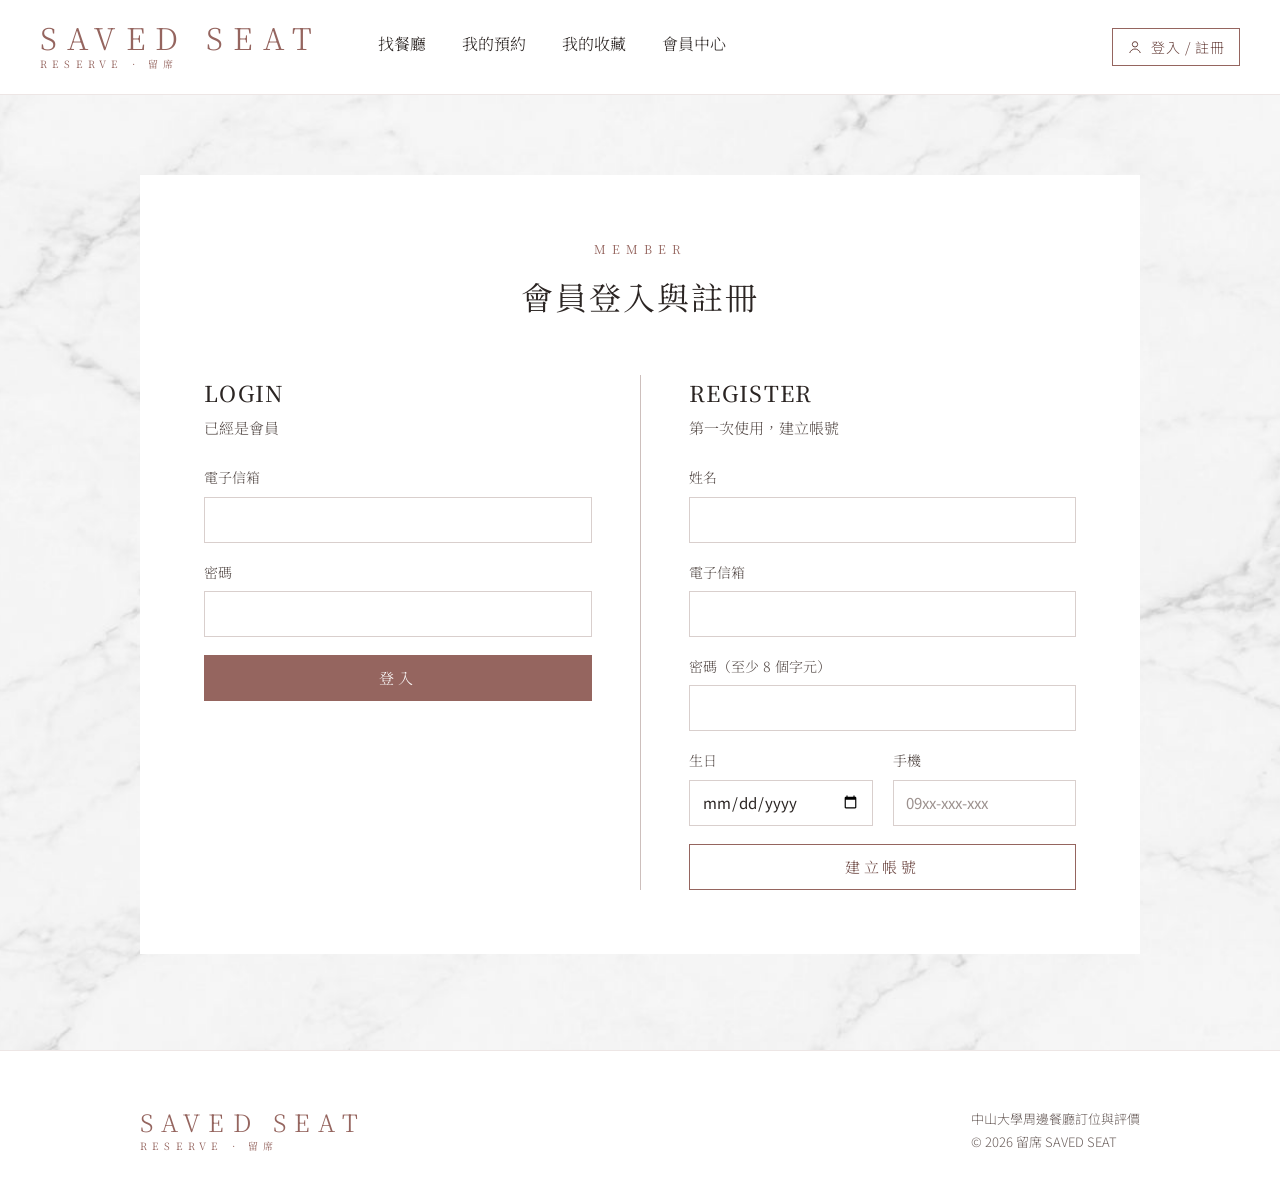
==== docs/admin.html @ 06907ce3 "解析度低的餐廳照片置中顯示，不硬放大 Co-Authored-By: Claude Opus 5.5 <noreply@anthropic.com> Claude-Session: https://c" ====
<!doctype html>
<html lang="zh-Hant" data-auth="admin">
<head>
<meta charset="utf-8">
<meta name="viewport" content="width=device-width, initial-scale=1">
<title>管理後台｜留席 SAVED SEAT</title>
<link rel="preconnect" href="https://fonts.googleapis.com">
<link rel="preconnect" href="https://fonts.gstatic.com" crossorigin>
<link href="https://fonts.googleapis.com/css2?family=Noto+Sans+TC:wght@300;400;500&family=Noto+Serif+TC:wght@300;400;500;600&display=swap" rel="stylesheet">
<link rel="stylesheet" href="assets/css/style.css?v=20261107f">
<script src="assets/js/config.js?v=20261107f"></script>
<style>
  .admin { display: flex; flex-wrap: wrap; flex: 1 1 auto; }
  .admin-nav { flex: 1 1 220px; border-right: 1px solid var(--line); padding: 32px 0; }
  .admin-nav button { width: 100%; text-align: left; min-height: 48px; padding: 0 32px; border: 0; border-left: 2px solid transparent; background: #fff; cursor: pointer; font-size: 15px; color: var(--body); }
  .admin-nav button[aria-current="page"] { border-left-color: var(--rose); background: var(--blush); color: var(--ink); }
  .admin-main { flex: 999 1 640px; min-width: 0; padding: 40px 48px 80px; }
  .kpis { margin: 0; display: grid; grid-template-columns: repeat(auto-fit, minmax(170px, 1fr)); border-bottom: 1px solid var(--line); }
  .kpis > div { padding: 26px 22px 26px 0; display: flex; flex-direction: column; gap: 6px; }
  .kpis > div + div { padding-left: 22px; border-left: 1px solid var(--line); }
  .kpis dt { font-family: var(--sans); font-size: 13px; color: var(--muted); }
  .kpis dd { margin: 0; font-size: 36px; line-height: 1.1; }
  .kpis dd.small { font-size: 13px; line-height: 1.6; }
  .panel { padding: 32px 0; border-bottom: 1px solid var(--line); }
  .panel h2 { margin: 0 0 4px; font-size: 18px; font-weight: 500; }
  .grid2 { display: grid; grid-template-columns: repeat(auto-fit, minmax(300px, 1fr)); gap: 0 48px; }
  @media (max-width: 720px) { .admin-nav { border-right: 0; border-bottom: 1px solid var(--line); padding: 8px 0; } .admin-main { padding: 28px 20px 64px; } }
</style>
</head>
<body class="page">
<div class="admin">
  <nav class="admin-nav" aria-label="後台選單" id="admin-nav">
    <button type="button" data-view="stats" aria-current="page">總覽與統計</button>
    <button type="button" data-view="restaurants">餐廳與招牌菜</button>
    <button type="button" data-view="reservations">預約管理</button>
    <button type="button" data-view="tags">標籤管理</button>
    <button type="button" data-view="reviews">評論管理</button>
    <button type="button" data-view="members">會員管理</button>
  </nav>
  <main class="admin-main" id="view"><p class="loading">載入中…</p></main>
</div>

<dialog id="rest-dialog" aria-labelledby="rest-h" style="max-width:720px">
  <h2 id="rest-h" style="margin:0 0 18px;font-size:20px;font-weight:500">新增餐廳</h2>
  <form id="rest-form" class="form" method="dialog">
    <label class="field">餐廳名稱<input name="rName" required maxlength="255"></label>
    <label class="field">地址<input name="address"></label>
    <div class="row">
      <label class="field">價位<select name="priceRange"><option value="1">$ 平價</option><option value="2">$$ 中價位</option><option value="3">$$$ 高價位</option></select></label>
      <label class="field">Google 評分<input name="google_rate" type="number" step="0.1" min="0" max="5"></label>
      <label class="field">Google 評分數<input name="google_num" type="number" min="0"></label>
    </div>
    <div class="row">
      <label class="check" style="flex:1 1 160px"><input type="checkbox" name="acceptRes">接受線上預約</label>
      <label class="field">總座位數<input name="capacity" type="number" min="1"></label>
      <label class="field">單筆人數上限<input name="maxPartySize" type="number" min="1" value="4"></label>
    </div>
    <div class="field">餐廳照片（選填）
      <input type="hidden" name="picture">
      <div style="display:flex;gap:16px;align-items:center;flex-wrap:wrap">
        <img id="pic-preview" alt="" hidden style="width:120px;height:80px;object-fit:cover;border:1px solid var(--line)">
        <label class="btn btn-quiet" style="cursor:pointer">選擇圖片<input type="file" id="pic-file" accept="image/*" hidden></label>
        <button type="button" class="link-btn quiet" id="pic-clear" hidden>移除圖片</button>
      </div>
    </div>
    <fieldset style="border:0;padding:0;margin:0"><legend style="font-size:14px;color:var(--muted);margin-bottom:8px">標籤</legend>
      <input type="search" id="tag-filter" placeholder="篩選標籤" style="margin-bottom:10px">
      <div id="tag-picks" style="display:flex;flex-wrap:wrap;gap:8px;max-height:180px;overflow:auto"></div>
    </fieldset>
    <p class="msg err" id="rest-msg" hidden></p>
    <div class="row" style="justify-content:flex-end">
      <button type="button" class="btn btn-quiet" data-close>取消</button>
      <button type="submit" class="btn">儲存</button>
    </div>
  </form>
</dialog>

<dialog id="menu-dialog" aria-labelledby="menu-h" style="max-width:720px">
  <h2 id="menu-h" style="margin:0 0 4px;font-size:20px;font-weight:500">招牌菜</h2>
  <p class="small" id="menu-sub" style="margin:0 0 18px"></p>
  <div class="table-box"><table class="data"><thead><tr><th>菜名</th><th>價格</th><th>描述</th><th></th></tr></thead><tbody id="menu-rows"></tbody></table></div>
  <form id="menu-form" class="form" style="margin-top:20px">
    <div class="row">
      <label class="field" style="flex:2 1 200px">菜名<input name="menuName" required maxlength="255"></label>
      <label class="field">價格<input name="price" type="number" min="0"></label>
    </div>
    <label class="field">描述<input name="description"></label>
    <p class="msg err" id="menu-msg" hidden></p>
    <div class="row" style="justify-content:flex-end">
      <button type="button" class="btn btn-quiet" data-close>關閉</button>
      <button type="submit" class="btn" id="menu-submit">新增招牌菜</button>
    </div>
  </form>
</dialog>

<script type="module" src="assets/js/pages/admin.js?v=20261107f"></script>
</body>
</html>
---- docs/assets/css/style.css ----
/* 留席 SAVED SEAT — 共用樣式（參考 Domani：白底、細明朝字、玫瑰褐細線） */
:root {
  --ink: #2B2523;
  --body: #3F3734;
  --muted: #5A504D;
  --faint: #6B5F5C;
  --rose: #95655F;
  --rose-dark: #6B4540;
  --rose-soft: #B58C86;
  --blush: #F4EFEF;
  --line: #EDE6E5;
  --line-strong: #CDBFBC;
  --field: #D9CFCD;
  --ok: #3E6B4F;
  --err: #A3372D;
  --serif: "Noto Serif TC", serif;
  --sans: "Noto Sans TC", sans-serif;
}

* { box-sizing: border-box; }
html { -webkit-text-size-adjust: 100%; }
body { margin: 0; background: #fff; color: var(--ink); font-family: var(--serif); font-weight: 300; line-height: 1.6; }
a { color: var(--ink); text-decoration: none; }
a:hover { color: var(--rose); }
img { max-width: 100%; display: block; }
button, input, select, textarea { font: inherit; color: inherit; }
input, select, textarea {
  border: 1px solid var(--field); background: #fff; padding: 11px 12px; border-radius: 0;
  font-family: var(--sans); font-size: 15px; font-weight: 400; color: var(--ink); width: 100%;
}
input[type="checkbox"] { width: 18px; height: 18px; padding: 0; accent-color: var(--rose); }
input[readonly] { background: #FAF8F8; color: var(--faint); }
input:focus, select:focus, textarea:focus { outline: 2px solid var(--rose); outline-offset: 1px; }
button:focus-visible, a:focus-visible { outline: 2px solid var(--rose); outline-offset: 3px; }
[hidden] { display: none !important; }

.wrap { max-width: 1080px; margin: 0 auto; padding: 0 40px; }
.wrap-wide { max-width: 1320px; margin: 0 auto; padding: 0 40px; }
@media (max-width: 640px) { .wrap, .wrap-wide { padding: 0 20px; } }

.marble { background: #F6F4F3 url(../img/marble.jpg) center / cover no-repeat; }

/* ---------- Header ---------- */
.site-header { border-bottom: 1px solid var(--line); background: #fff; }
.site-header .wrap-wide { display: flex; flex-wrap: wrap; align-items: center; gap: 18px 56px; padding-top: 22px; padding-bottom: 22px; }
.logo { display: flex; flex-direction: column; gap: 4px; color: var(--rose); }
.logo:hover { color: var(--rose-dark); }
.logo .l1 { font-size: 30px; line-height: 1; letter-spacing: .34em; font-weight: 300; }
.logo .l2 { font-size: 10px; letter-spacing: .52em; font-weight: 400; }
.main-nav { display: flex; flex-wrap: wrap; gap: 8px 36px; flex: 1 1 auto; font-size: 16px; }
.main-nav a { padding-bottom: 5px; border-bottom: 2px solid transparent; }
.main-nav a[aria-current="page"] { border-bottom-color: var(--rose); }
.header-actions { display: flex; flex-wrap: wrap; gap: 10px; align-items: center; }

/* ---------- Buttons ---------- */
.btn { display: inline-flex; align-items: center; justify-content: center; gap: 8px; min-height: 46px; padding: 0 26px;
  border: 1px solid var(--rose); background: var(--rose); color: #fff; letter-spacing: .14em; cursor: pointer; font-size: 15px; }
.btn:hover { background: var(--rose-dark); border-color: var(--rose-dark); color: #fff; }
.btn-outline { background: #fff; color: var(--rose-dark); }
.btn-outline:hover { background: var(--blush); color: var(--rose-dark); }
.btn-quiet { background: #fff; color: var(--body); border-color: var(--field); }
.btn-quiet:hover { background: #FAF8F8; color: var(--ink); border-color: var(--field); }
.btn-dark { background: var(--ink); border-color: var(--ink); }
.btn-sm { min-height: 38px; padding: 0 14px; font-size: 14px; letter-spacing: .06em; font-family: var(--sans); }
.btn:disabled { opacity: .5; cursor: not-allowed; }
.link-btn { background: none; border: 0; padding: 10px 0; color: var(--rose-dark); border-bottom: 1px solid var(--rose); cursor: pointer;
  font-family: var(--sans); font-size: 14px; }
.link-btn.quiet { color: var(--faint); border-bottom-color: transparent; }
.link-btn.quiet:hover { color: var(--err); }

/* ---------- Typography helpers ---------- */
.eyebrow { margin: 0; font-size: 12px; letter-spacing: .5em; color: var(--rose); font-weight: 400; }
.page-title { margin: 12px 0 0; font-size: 32px; font-weight: 400; letter-spacing: .06em; line-height: 1.4; }
.sec-head { display: flex; flex-wrap: wrap; align-items: baseline; justify-content: space-between; gap: 10px 24px;
  padding-bottom: 18px; border-bottom: 1px solid var(--ink); margin-bottom: 8px; }
.sec-head h2 { margin: 0; font-size: 24px; font-weight: 500; letter-spacing: .06em; }
.sec-head .sub { font-size: 16px; color: var(--faint); margin-left: 14px; }
.sec-head .meta { font-family: var(--sans); font-size: 14px; color: var(--faint); }
.h-col { margin: 0 0 6px; font-size: 22px; font-weight: 500; letter-spacing: .06em; }
.h-col-sub { margin: 0 0 26px; font-size: 15px; color: var(--muted); }
.small { font-family: var(--sans); font-size: 13px; color: var(--faint); }
.muted { color: var(--muted); }

/* ---------- Layout: two columns with a vertical rule ---------- */
.cols { display: flex; flex-wrap: wrap; }
.cols > .col { flex: 1 1 360px; min-width: 0; }
.cols > .col:first-child { padding-right: 48px; }
.cols > .col + .col { padding-left: 48px; border-left: 1px solid var(--line-strong); }
.cols > .col.wide { flex: 2 1 460px; }
@media (max-width: 820px) {
  .cols > .col:first-child { padding-right: 0; padding-bottom: 36px; }
  .cols > .col + .col { padding-left: 0; border-left: 0; border-top: 1px solid var(--line-strong); padding-top: 36px; }
}

/* ---------- Lists ---------- */
.bullets { margin: 0; padding: 0; list-style: none; display: flex; flex-direction: column; gap: 14px; font-size: 16px; line-height: 1.7; }
.bullets li { display: flex; gap: 12px; align-items: baseline; }
.bullets li::before { content: ""; width: 7px; height: 7px; background: var(--rose); flex: 0 0 auto; transform: translateY(-2px); }
.chip { display: inline-block; font-family: var(--sans); font-size: 13px; color: var(--rose-dark); border: 1px solid #E2D4D1; padding: 3px 9px; }
.chips { display: flex; flex-wrap: wrap; gap: 6px 8px; }
.tag-btn { font-family: var(--sans); font-size: 14px; min-height: 40px; padding: 0 16px; cursor: pointer;
  border: 1px solid var(--field); background: #fff; color: var(--body); }
.tag-btn[aria-pressed="true"] { border-color: var(--rose); background: var(--blush); color: var(--rose-dark); }

/* ---------- Forms ---------- */
.form { display: flex; flex-direction: column; gap: 18px; }
.field { display: flex; flex-direction: column; gap: 8px; font-size: 14px; color: var(--muted); flex: 1 1 160px; min-width: 0; }
.form > .field, .form > .check { flex: 0 0 auto; }
.row { display: flex; flex-wrap: wrap; gap: 16px 20px; align-items: flex-end; }
.check { display: inline-flex; align-items: center; gap: 10px; font-size: 15px; min-height: 44px; cursor: pointer; }
.msg { margin: 0; font-family: var(--sans); font-size: 13px; display: flex; gap: 8px; align-items: center; }
.msg.err { color: var(--err); }
.msg.ok { color: var(--ok); }

/* ---------- Restaurant rows ---------- */
.rest-list { margin: 0; padding: 0; list-style: none; }
.rest-row { display: flex; flex-wrap: wrap; align-items: center; gap: 14px 32px; padding: 26px 0; border-bottom: 1px solid var(--line); }
.rest-row .no { flex: 0 0 36px; font-size: 14px; color: var(--rose); letter-spacing: .1em; }
.rest-row .name { flex: 1 1 260px; display: flex; flex-direction: column; gap: 6px; min-width: 0; }
.rest-row .name a { font-size: 20px; font-weight: 500; letter-spacing: .03em; }
.rest-row .name span { font-size: 14px; color: var(--faint); }
.rest-row .tags { flex: 1 1 220px; }
.rest-row .price { flex: 0 0 72px; font-family: var(--sans); font-size: 15px; letter-spacing: .08em; }
.rest-row .price i { font-style: normal; color: #C9BDBA; }
.rest-row .rate { flex: 0 0 120px; display: flex; align-items: baseline; gap: 6px; }
.rest-row .rate b { font-size: 18px; font-weight: 500; }
.rest-row .go { flex: 0 0 auto; font-size: 14px; color: var(--rose-dark); border-bottom: 1px solid var(--rose); padding: 10px 0; }

.pager { display: flex; justify-content: center; flex-wrap: wrap; gap: 8px; margin-top: 40px; font-family: var(--sans); font-size: 15px; }
.pager button { min-width: 44px; height: 44px; border: 1px solid var(--line); background: #fff; cursor: pointer; }
.pager button[aria-current="page"] { border-color: var(--rose); color: var(--rose-dark); }

.empty { padding: 56px 0; text-align: center; font-size: 16px; color: var(--muted); }
.loading { padding: 40px 0; text-align: center; font-family: var(--sans); font-size: 14px; color: var(--faint); }

/* ---------- Badges ---------- */
.badge { font-family: var(--sans); font-size: 13px; padding: 5px 12px; letter-spacing: .08em; border: 1px solid; white-space: nowrap; }
.badge.pending { border-color: var(--rose); color: var(--rose-dark); background: #fff; }
.badge.confirmed { border-color: var(--rose); color: #fff; background: var(--rose); }
.badge.completed { border-color: var(--ink); color: var(--ink); background: #fff; }
.badge.cancelled { border-color: #DCCFCC; color: var(--faint); background: #FAF8F8; text-decoration: line-through; }

/* ---------- Tables (admin) ---------- */
.table-box { overflow-x: auto; }
table.data { width: 100%; border-collapse: collapse; font-family: var(--sans); font-size: 14px; }
table.data th { text-align: left; font-weight: 400; color: var(--muted); padding: 10px 12px; border-bottom: 1px solid var(--ink); white-space: nowrap; }
table.data td { padding: 12px; border-bottom: 1px solid var(--line); vertical-align: middle; }
table.data td.strong { font-family: var(--serif); font-size: 15px; font-weight: 500; }

/* ---------- Bars (stats) ---------- */
.bars { margin: 0; padding: 0; list-style: none; display: flex; flex-direction: column; gap: 12px; font-family: var(--sans); font-size: 14px; }
.bars li { display: flex; align-items: center; gap: 14px; }
.bars .k { flex: 0 0 120px; color: var(--body); overflow: hidden; text-overflow: ellipsis; white-space: nowrap; }
.bars .track { flex: 1 1 auto; height: 12px; background: var(--blush); position: relative; }
.bars .fill { position: absolute; inset: 0 auto 0 0; background: var(--rose); }
.bars .v { flex: 0 0 auto; min-width: 32px; text-align: right; }

/* ---------- Dialog ---------- */
dialog { border: 1px solid var(--line-strong); padding: 32px; max-width: 560px; width: calc(100% - 40px); }
dialog::backdrop { background: rgba(43, 37, 35, .4); }

/* ---------- Footer ---------- */
.site-footer { margin-top: auto; padding: 56px 0 40px; border-top: 1px solid var(--line); }
.site-footer .wrap { display: flex; flex-wrap: wrap; justify-content: space-between; align-items: flex-end; gap: 24px; }

.page { min-height: 100vh; display: flex; flex-direction: column; }
main { flex: 1 1 auto; }
.toast { position: fixed; left: 50%; bottom: 32px; transform: translateX(-50%); background: var(--ink); color: #fff;
  font-family: var(--sans); font-size: 14px; padding: 12px 20px; z-index: 50; max-width: calc(100% - 40px); }
.badge.rejected { border-color: #DCCFCC; color: var(--err); background: #FAF8F8; }

/* ---------- 表單欄位統一樣式 ---------- */
input:not([type="checkbox"]):not([type="radio"]), select { height: 46px; line-height: normal; }
textarea { line-height: 1.7; }
input::placeholder, textarea::placeholder { color: #9C918E; opacity: 1; }
input { text-overflow: ellipsis; }
select {
  -webkit-appearance: none; appearance: none; cursor: pointer; padding-right: 38px;
  background: #fff url("data:image/svg+xml,%3Csvg xmlns='http://www.w3.org/2000/svg' width='12' height='8' viewBox='0 0 12 8'%3E%3Cpath d='M1 1.5l5 5 5-5' fill='none' stroke='%2395655F' stroke-width='1.4'/%3E%3C/svg%3E") no-repeat right 14px center;
}
input[type="search"]::-webkit-search-decoration, input[type="search"]::-webkit-search-cancel-button { -webkit-appearance: none; }
input[type="date"] { -webkit-appearance: none; appearance: none; }
.row > .btn { height: 46px; }
table.data input:not([type="checkbox"]), table.data select { height: 36px; }
#slots [aria-pressed="true"] span { color: #F4EFEF !important; }

/* 首頁主視覺：照片壓暗，ABOUT / INFORMATION 疊在照片上 */
.hero { position: relative; max-width: 1440px; margin: 0 auto; min-height: clamp(440px, 42vw, 580px); display: flex; align-items: flex-end; overflow: hidden; color: #F7F2F1; background: #2B2523; }
.hero > img { position: absolute; inset: 0; width: 100%; height: 100%; object-fit: cover; object-position: center 60%; filter: brightness(.72) saturate(.85); }
.hero::after { content: ""; position: absolute; inset: 0; background: linear-gradient(to top, rgba(30,22,20,.88) 0%, rgba(30,22,20,.62) 42%, rgba(30,22,20,.12) 78%, rgba(30,22,20,0) 100%); }
.hero-inner { position: relative; z-index: 1; width: 100%; max-width: 1080px; margin: 0 auto; padding: 120px 40px 56px; box-sizing: border-box; }
.hero .h-col { margin-bottom: 18px; color: #fff; text-shadow: 0 1px 12px rgba(0,0,0,.35); }
.hero p { margin: 0; font-size: 16px; line-height: 2.1; color: #EFE7E5; text-shadow: 0 1px 10px rgba(0,0,0,.4); }
.hero .bullets { color: #EFE7E5; text-shadow: 0 1px 10px rgba(0,0,0,.4); }
.hero .bullets li::before { background: #D9B3AC; }
.hero .cols > .col + .col { border-color: rgba(255,255,255,.28); }
@media (max-width: 820px) {
  .hero-inner { padding: 96px 20px 36px; }
  .hero .cols > .col + .col { border-top-color: rgba(255,255,255,.28); }
}

@media (max-width: 520px) { .eyebrow { letter-spacing: .28em; } }

/* 餐廳照片：解析度低的照片不硬放大，置中放在大理石底上 */
.pic-frame { height: clamp(240px, 36vw, 480px); display: flex; align-items: center; justify-content: center; overflow: hidden; }
.pic-frame img { width: 100%; height: 100%; object-fit: cover; display: block; }
.pic-frame img.pic-small { height: auto; max-width: calc(100% - 32px); max-height: calc(100% - 32px); object-fit: contain; box-shadow: 0 8px 30px rgba(60,40,36,.18); }
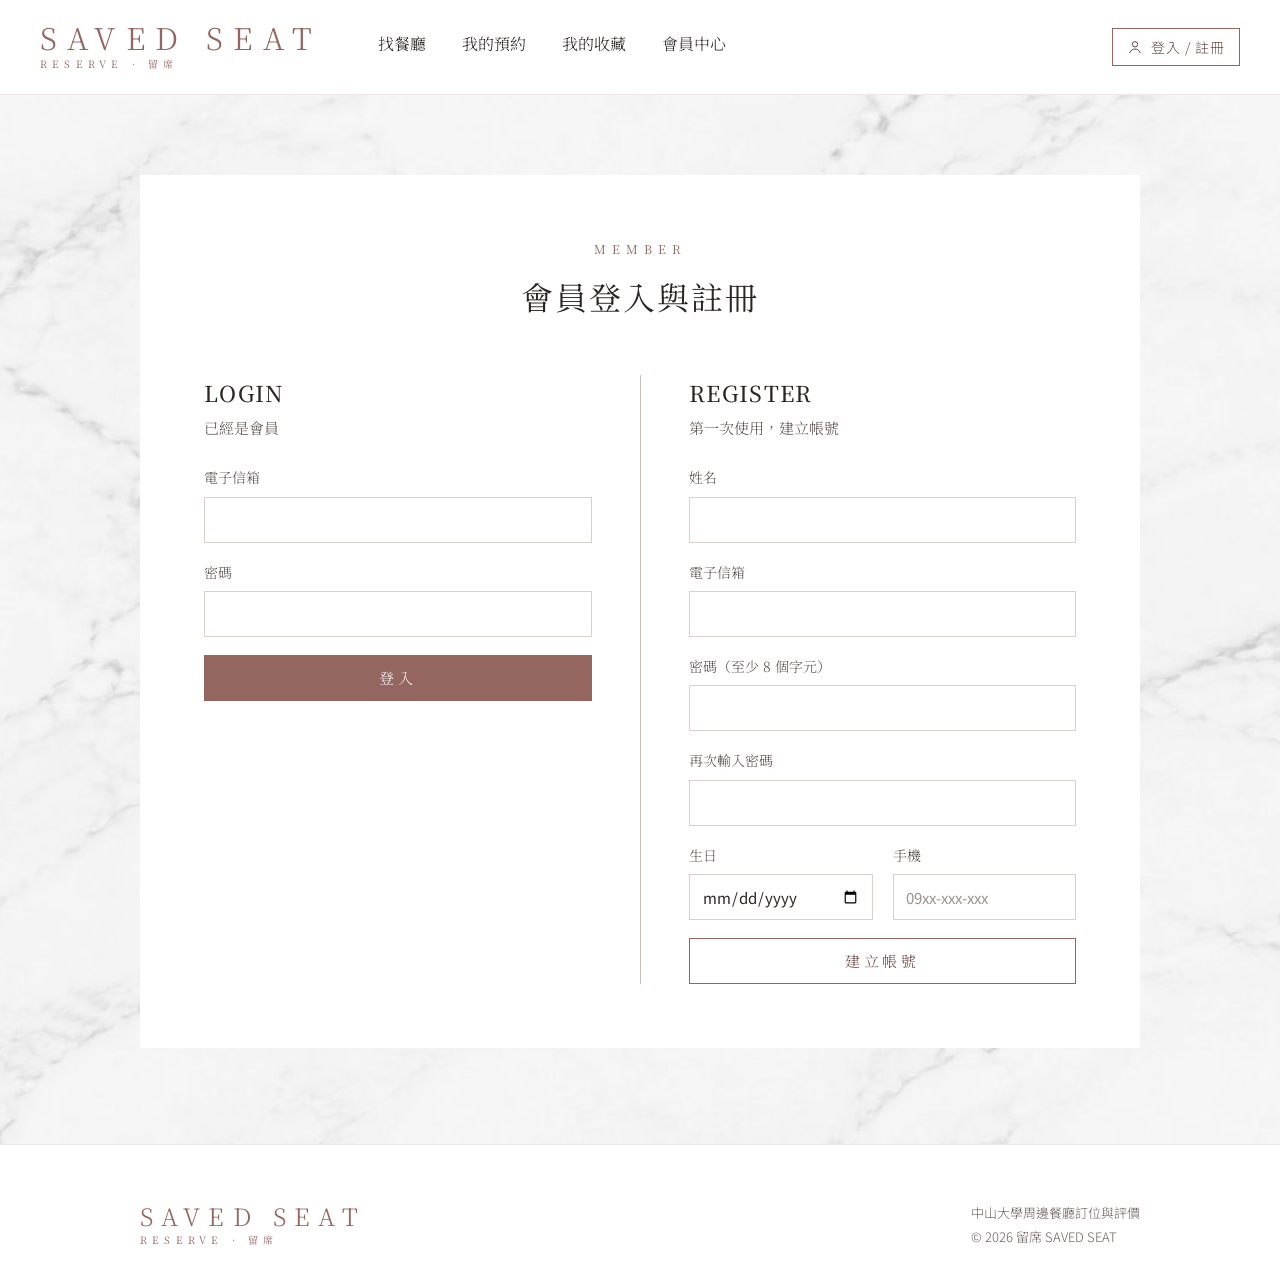
==== commit 1f66d17a: "註冊與修改密碼時需要輸入兩次密碼 Co-Authored-By: Claude Opus 5.5 <noreply@anthropic.com> Claude-Session: https://cla" ====
--- a/docs/admin.html
+++ b/docs/admin.html
@@ -7,8 +7,8 @@
 <link rel="preconnect" href="https://fonts.googleapis.com">
 <link rel="preconnect" href="https://fonts.gstatic.com" crossorigin>
 <link href="https://fonts.googleapis.com/css2?family=Noto+Sans+TC:wght@300;400;500&family=Noto+Serif+TC:wght@300;400;500;600&display=swap" rel="stylesheet">
-<link rel="stylesheet" href="assets/css/style.css?v=20261107f">
-<script src="assets/js/config.js?v=20261107f"></script>
+<link rel="stylesheet" href="assets/css/style.css?v=20261107h">
+<script src="assets/js/config.js?v=20261107h"></script>
 <style>
   .admin { display: flex; flex-wrap: wrap; flex: 1 1 auto; }
   .admin-nav { flex: 1 1 220px; border-right: 1px solid var(--line); padding: 32px 0; }
@@ -93,6 +93,6 @@
   </form>
 </dialog>
 
-<script type="module" src="assets/js/pages/admin.js?v=20261107f"></script>
+<script type="module" src="assets/js/pages/admin.js?v=20261107h"></script>
 </body>
 </html>
--- a/docs/assets/css/style.css
+++ b/docs/assets/css/style.css
@@ -200,8 +200,3 @@
 }
 
 @media (max-width: 520px) { .eyebrow { letter-spacing: .28em; } }
-
-/* 餐廳照片：解析度低的照片不硬放大，置中放在大理石底上 */
-.pic-frame { height: clamp(240px, 36vw, 480px); display: flex; align-items: center; justify-content: center; overflow: hidden; }
-.pic-frame img { width: 100%; height: 100%; object-fit: cover; display: block; }
-.pic-frame img.pic-small { height: auto; max-width: calc(100% - 32px); max-height: calc(100% - 32px); object-fit: contain; box-shadow: 0 8px 30px rgba(60,40,36,.18); }
